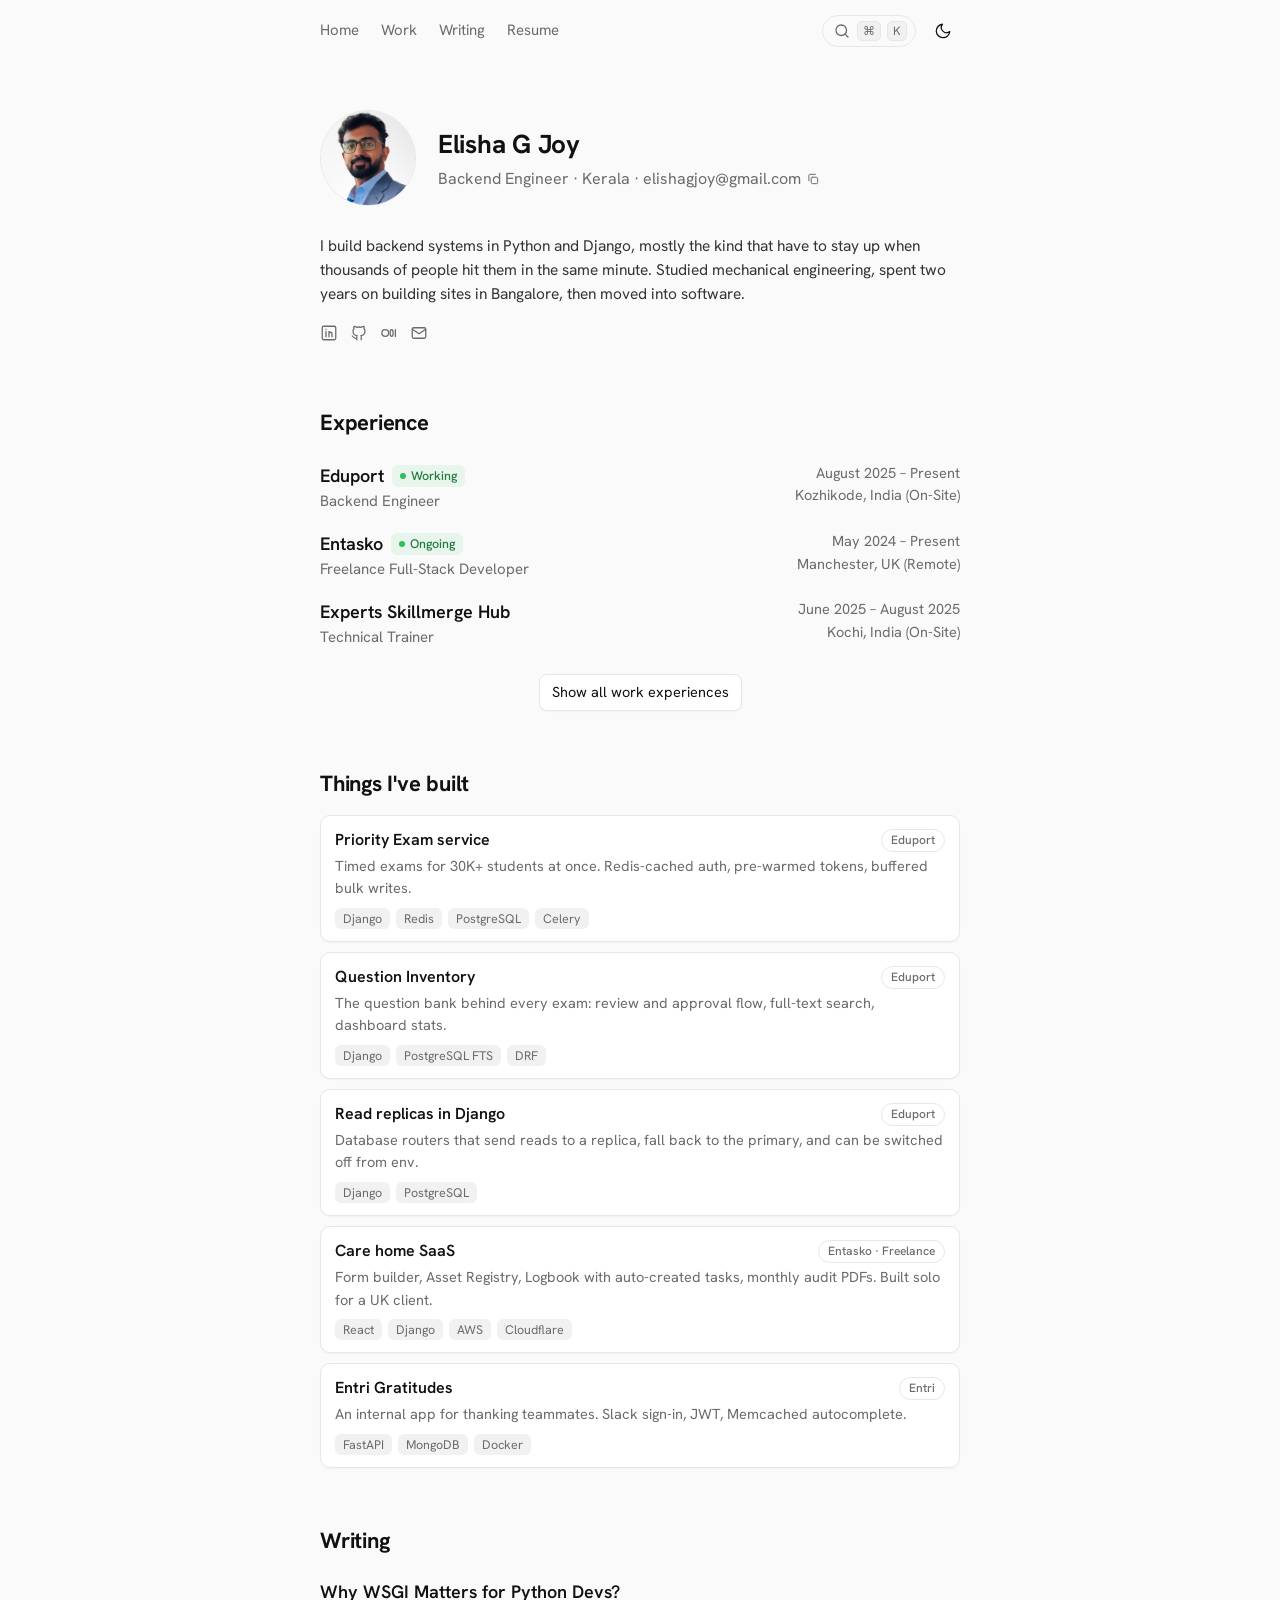
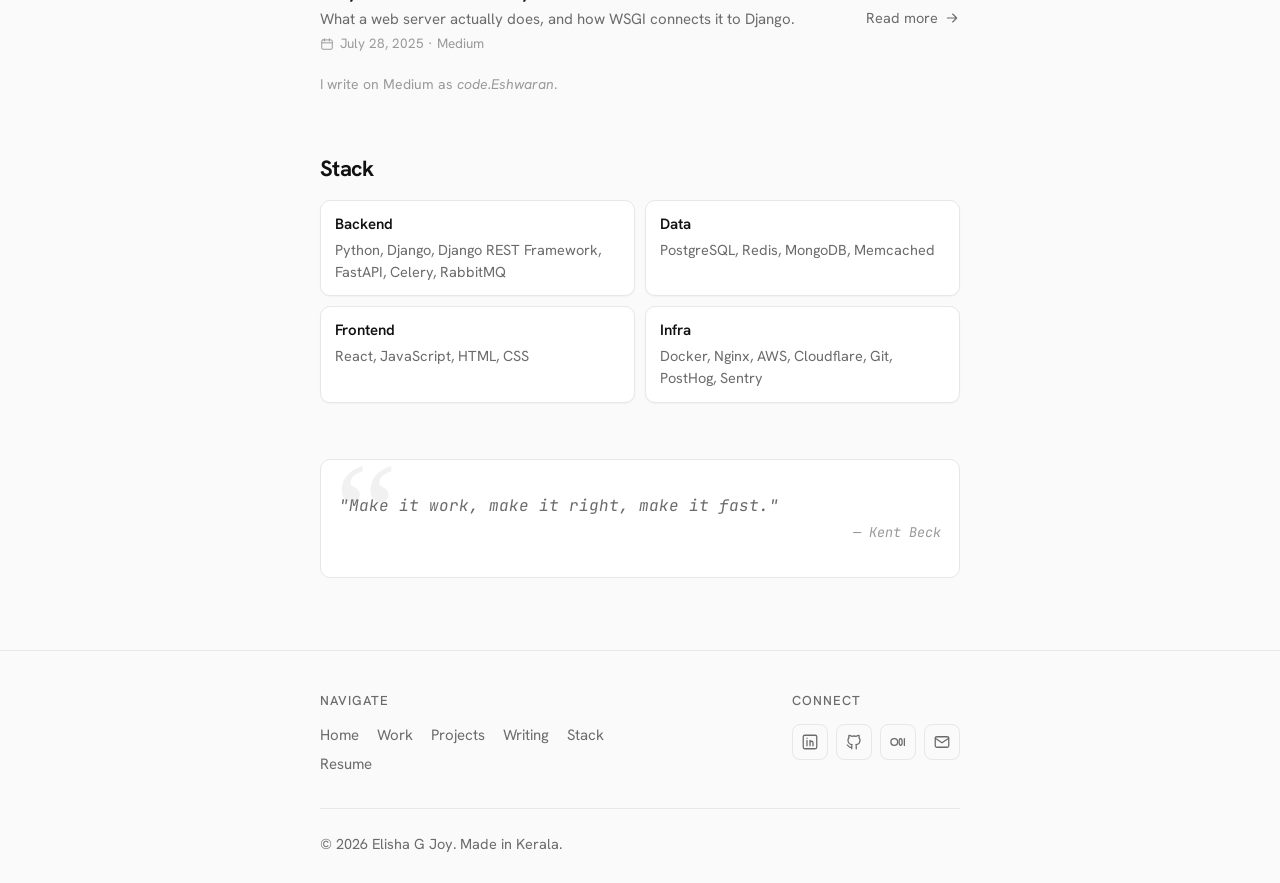
==== index.html @ 9c0321f3 "Portfolio site" ====
<!doctype html>
<html lang="en">
<head>
  <meta charset="utf-8">
  <meta name="viewport" content="width=device-width, initial-scale=1">
  <title>Elisha G Joy · Backend Engineer</title>
  <meta name="description" content="Backend engineer from Kerala. Python, Django, PostgreSQL, Redis. I build systems that stay up when a lot of people show up at once.">
  <meta property="og:title" content="Elisha G Joy · Backend Engineer">
  <meta property="og:description" content="Python, Django, PostgreSQL, Redis. Systems that stay up under load.">
  <meta property="og:type" content="website">
  <meta property="og:image" content="assets/photo.jpg">
  <meta name="twitter:card" content="summary">
  <link rel="icon" href="assets/favicon.svg" type="image/svg+xml">
  <link rel="preconnect" href="https://fonts.googleapis.com">
  <link rel="preconnect" href="https://fonts.gstatic.com" crossorigin>
  <link href="https://fonts.googleapis.com/css2?family=Hanken+Grotesk:wght@400;500;600;700&family=JetBrains+Mono:ital,wght@0,400;1,400&display=swap" rel="stylesheet">
  <link rel="stylesheet" href="styles.css">
  <script>
    // set theme before paint so there's no flash
    try {
      const t = localStorage.getItem('theme');
      if (t) document.documentElement.dataset.theme = t;
    } catch (e) {}
  </script>
</head>
<body>

<header class="nav">
  <div class="nav-inner">
    <nav class="links">
      <a href="#top">Home</a>
      <a href="#work">Work</a>
      <a href="#writing">Writing</a>
      <a href="resume.pdf" target="_blank" rel="noopener">Resume</a>
    </nav>
    <div class="actions">
      <button class="search" id="open-palette" aria-label="Search">
        <svg viewBox="0 0 24 24"><circle cx="11" cy="11" r="7"/><path d="m20 20-3.5-3.5"/></svg>
        <kbd>⌘</kbd><kbd>K</kbd>
      </button>
      <button class="icon-btn" id="theme-toggle" aria-label="Toggle dark mode">
        <svg class="moon" viewBox="0 0 24 24"><path d="M21 12.8A9 9 0 1 1 11.2 3a7 7 0 0 0 9.8 9.8z"/></svg>
        <svg class="sun" viewBox="0 0 24 24"><circle cx="12" cy="12" r="4"/><path d="M12 2v2M12 20v2M4.9 4.9l1.4 1.4M17.7 17.7l1.4 1.4M2 12h2M20 12h2M4.9 19.1l1.4-1.4M17.7 6.3l1.4-1.4"/></svg>
      </button>
    </div>
  </div>
</header>

<main id="top" class="container">

  <section class="hero">
    <img class="avatar" src="assets/photo.jpg" alt="Elisha G Joy" width="96" height="96">
    <div>
      <h1>Elisha G Joy</h1>
      <p class="sub">
        Backend Engineer · Kerala ·
        <button class="copy" id="copy-email" data-email="elishagjoy@gmail.com">
          elishagjoy@gmail.com
          <svg viewBox="0 0 24 24"><rect x="9" y="9" width="11" height="11" rx="2"/><path d="M5 15V6a2 2 0 0 1 2-2h9"/></svg>
        </button>
      </p>
    </div>
  </section>

  <p class="bio">
    I build backend systems in Python and Django, mostly the kind that have to stay up when thousands of people hit them in the same minute.
    Studied mechanical engineering, spent two years on building sites in Bangalore, then moved into software.
  </p>

  <div class="socials">
    <a href="https://www.linkedin.com/in/elisha-joy-1757861b7/" target="_blank" rel="noopener" aria-label="LinkedIn">
      <svg viewBox="0 0 24 24"><rect x="3" y="3" width="18" height="18" rx="2"/><path d="M8 10v7M8 7v.01M12 17v-4a2 2 0 0 1 4 0v4M12 10v7"/></svg>
    </a>
    <a href="https://github.com/elisha-joy22" target="_blank" rel="noopener" aria-label="GitHub">
      <svg viewBox="0 0 24 24"><path d="M9 19c-4.3 1.4-4.3-2.5-6-3m12 5v-3.5c0-1 .1-1.4-.5-2 2.8-.3 5.5-1.4 5.5-6a4.6 4.6 0 0 0-1.3-3.2 4.2 4.2 0 0 0-.1-3.2s-1.1-.3-3.5 1.3a12.3 12.3 0 0 0-6.2 0C6.5 2.8 5.4 3.1 5.4 3.1a4.2 4.2 0 0 0-.1 3.2A4.6 4.6 0 0 0 4 9.5c0 4.6 2.7 5.7 5.5 6-.6.6-.6 1.2-.5 2V21"/></svg>
    </a>
    <a href="https://medium.com/@elishagjoy98" target="_blank" rel="noopener" aria-label="Medium">
      <svg viewBox="0 0 24 24"><circle cx="7" cy="12" r="4.5"/><ellipse cx="15.5" cy="12" rx="2" ry="4.5"/><path d="M20.5 7.5v9"/></svg>
    </a>
    <a href="mailto:elishagjoy@gmail.com" aria-label="Email">
      <svg viewBox="0 0 24 24"><rect x="3" y="5" width="18" height="14" rx="2"/><path d="m3 7 9 6 9-6"/></svg>
    </a>
  </div>

  <section id="work">
    <h2>Experience</h2>

    <div class="xp">
      <details class="role">
        <summary>
          <div class="l"><span class="co">Eduport</span><span class="badge">Working</span><span class="title">Backend Engineer</span></div>
          <div class="r">August 2025 – Present<br>Kozhikode, India (On-Site)</div>
        </summary>
        <ul>
          <li>Built the Priority Exam service for timed exams with thousands of students (30K+) online at once. Auth tokens are cached in Redis and pre-warmed before each exam, so logins never touch PostgreSQL.</li>
          <li>Buffered answer submissions into bulk database writes, handled out-of-order cases like a submit arriving before its start record, and load-tested the flow before launch.</li>
          <li>Set up PostgreSQL read replicas with Django database routers, with fallback to the primary and kill switches set from the environment.</li>
          <li>Built the Question Inventory backend: review flow, filters, full-text search and dashboard stats. Made slow pages fast by removing N+1 queries and adding indexes.</li>
          <li>Moved the exam engine onto the new question bank: marking schemes, multi-answer MCQs, numeric answers, ranks.</li>
          <li>Mentor app, Razorpay autopay fixes, and server-side PostHog events sent through Celery.</li>
        </ul>
      </details>

      <details class="role">
        <summary>
          <div class="l"><span class="co">Entasko</span><span class="badge">Ongoing</span><span class="title">Freelance Full-Stack Developer</span></div>
          <div class="r">May 2024 – Present<br>Manchester, UK (Remote)</div>
        </summary>
        <ul>
          <li>Built a care home management SaaS end to end with React, Django and PostgreSQL on AWS (eu-west-2) behind Cloudflare. Now handle its maintenance and support.</li>
          <li>Form builder with default templates and custom fields, plus Asset Registry and Logbook modules where a form submission creates follow-up tasks automatically.</li>
          <li>Monthly PDF reports that care homes use for audits.</li>
        </ul>
      </details>

      <details class="role">
        <summary>
          <div class="l"><span class="co">Experts Skillmerge Hub</span><span class="title">Technical Trainer</span></div>
          <div class="r">June 2025 – August 2025<br>Kochi, India (On-Site)</div>
        </summary>
        <ul>
          <li>Taught Python, Django and machine learning at Jai Bharath College and guided student project teams.</li>
        </ul>
      </details>

      <div class="more" id="more-roles" hidden>
        <details class="role">
          <summary>
            <div class="l"><span class="co">Edex Foundations</span><span class="title">Technical Support &amp; Promotions</span></div>
            <div class="r">August 2024 – January 2025<br>Kochi, India (On-Site)</div>
          </summary>
          <ul>
            <li>Wrote Python scripts for data scraping, email outreach and lead tracking, replacing manual work for the sales team.</li>
          </ul>
        </details>

        <details class="role">
          <summary>
            <div class="l"><span class="co">Entri</span><span class="title">Product Engineer Intern</span></div>
            <div class="r">April 2023 – April 2024<br>Kochi, India (On-Site)</div>
          </summary>
          <ul>
            <li>Built internal tools used by Entri staff, in Django and FastAPI.</li>
            <li>Entri Gratitudes: a peer-appreciation app on FastAPI and MongoDB, with Slack sign-in and JWT, Memcached for email autocomplete, shipped in Docker.</li>
            <li>Entri Lunch: daily lunch polls, headcounts and check-in, with an admin panel to schedule polls.</li>
          </ul>
        </details>

        <details class="role">
          <summary>
            <div class="l"><span class="co">Trinity MEP Solutions</span><span class="title">MEP Engineer</span></div>
            <div class="r">2020 – 2022<br>Bangalore, India (On-Site)</div>
          </summary>
          <ul>
            <li>Read and checked mechanical, electrical and plumbing drawings, and sorted out on-site issues before they held up work.</li>
            <li>Daily inspections, quality checks, site reports, and testing and handover of MEP systems.</li>
            <li>Got the Best Employee award for July.</li>
          </ul>
        </details>
      </div>

      <button class="pill" id="toggle-roles">Show all work experiences</button>
    </div>
  </section>

  <section id="projects">
    <h2>Things I've built</h2>
    <div class="cards">
      <article class="card">
        <div class="card-head"><h3>Priority Exam service</h3><span class="where">Eduport</span></div>
        <p>Timed exams for 30K+ students at once. Redis-cached auth, pre-warmed tokens, buffered bulk writes.</p>
        <div class="tags"><span>Django</span><span>Redis</span><span>PostgreSQL</span><span>Celery</span></div>
      </article>
      <article class="card">
        <div class="card-head"><h3>Question Inventory</h3><span class="where">Eduport</span></div>
        <p>The question bank behind every exam: review and approval flow, full-text search, dashboard stats.</p>
        <div class="tags"><span>Django</span><span>PostgreSQL FTS</span><span>DRF</span></div>
      </article>
      <article class="card">
        <div class="card-head"><h3>Read replicas in Django</h3><span class="where">Eduport</span></div>
        <p>Database routers that send reads to a replica, fall back to the primary, and can be switched off from env.</p>
        <div class="tags"><span>Django</span><span>PostgreSQL</span></div>
      </article>
      <article class="card">
        <div class="card-head"><h3>Care home SaaS</h3><span class="where">Entasko · Freelance</span></div>
        <p>Form builder, Asset Registry, Logbook with auto-created tasks, monthly audit PDFs. Built solo for a UK client.</p>
        <div class="tags"><span>React</span><span>Django</span><span>AWS</span><span>Cloudflare</span></div>
      </article>
      <article class="card">
        <div class="card-head"><h3>Entri Gratitudes</h3><span class="where">Entri</span></div>
        <p>An internal app for thanking teammates. Slack sign-in, JWT, Memcached autocomplete.</p>
        <div class="tags"><span>FastAPI</span><span>MongoDB</span><span>Docker</span></div>
      </article>
    </div>
  </section>

  <section id="writing">
    <h2>Writing</h2>
    <a class="post" href="https://medium.com/@elishagjoy98/why-wsgi-matters-for-python-devs-6f268c8d4d8a" target="_blank" rel="noopener">
      <div>
        <h3>Why WSGI Matters for Python Devs?</h3>
        <p>What a web server actually does, and how WSGI connects it to Django.</p>
        <span class="date">
          <svg viewBox="0 0 24 24"><rect x="3" y="5" width="18" height="16" rx="2"/><path d="M3 10h18M8 3v4M16 3v4"/></svg>
          July 28, 2025 · Medium
        </span>
      </div>
      <span class="read">Read more <svg viewBox="0 0 24 24"><path d="M5 12h14M13 6l6 6-6 6"/></svg></span>
    </a>
    <p class="note">I write on Medium as <em>code.Eshwaran</em>.</p>
  </section>

  <section id="stack">
    <h2>Stack</h2>
    <div class="stack">
      <div><h4>Backend</h4><p>Python, Django, Django REST Framework, FastAPI, Celery, RabbitMQ</p></div>
      <div><h4>Data</h4><p>PostgreSQL, Redis, MongoDB, Memcached</p></div>
      <div><h4>Frontend</h4><p>React, JavaScript, HTML, CSS</p></div>
      <div><h4>Infra</h4><p>Docker, Nginx, AWS, Cloudflare, Git, PostHog, Sentry</p></div>
    </div>
  </section>

  <section>
    <blockquote class="quote">
      <span class="mark">“</span>
      <p>"Make it work, make it right, make it fast."</p>
      <cite>— Kent Beck</cite>
    </blockquote>
  </section>

</main>

<footer class="footer">
  <div class="container">
    <div class="foot-grid">
      <div>
        <h5>Navigate</h5>
        <div class="foot-links">
          <a href="#top">Home</a><a href="#work">Work</a><a href="#projects">Projects</a>
          <a href="#writing">Writing</a><a href="#stack">Stack</a><a href="resume.pdf" target="_blank" rel="noopener">Resume</a>
        </div>
      </div>
      <div>
        <h5>Connect</h5>
        <div class="foot-icons">
          <a href="https://www.linkedin.com/in/elisha-joy-1757861b7/" target="_blank" rel="noopener" aria-label="LinkedIn"><svg viewBox="0 0 24 24"><rect x="3" y="3" width="18" height="18" rx="2"/><path d="M8 10v7M8 7v.01M12 17v-4a2 2 0 0 1 4 0v4M12 10v7"/></svg></a>
          <a href="https://github.com/elisha-joy22" target="_blank" rel="noopener" aria-label="GitHub"><svg viewBox="0 0 24 24"><path d="M9 19c-4.3 1.4-4.3-2.5-6-3m12 5v-3.5c0-1 .1-1.4-.5-2 2.8-.3 5.5-1.4 5.5-6a4.6 4.6 0 0 0-1.3-3.2 4.2 4.2 0 0 0-.1-3.2s-1.1-.3-3.5 1.3a12.3 12.3 0 0 0-6.2 0C6.5 2.8 5.4 3.1 5.4 3.1a4.2 4.2 0 0 0-.1 3.2A4.6 4.6 0 0 0 4 9.5c0 4.6 2.7 5.7 5.5 6-.6.6-.6 1.2-.5 2V21"/></svg></a>
          <a href="https://medium.com/@elishagjoy98" target="_blank" rel="noopener" aria-label="Medium"><svg viewBox="0 0 24 24"><circle cx="7" cy="12" r="4.5"/><ellipse cx="15.5" cy="12" rx="2" ry="4.5"/><path d="M20.5 7.5v9"/></svg></a>
          <a href="mailto:elishagjoy@gmail.com" aria-label="Email"><svg viewBox="0 0 24 24"><rect x="3" y="5" width="18" height="14" rx="2"/><path d="m3 7 9 6 9-6"/></svg></a>
        </div>
      </div>
    </div>
    <p class="copyright">© <span id="year">2026</span> Elisha G Joy. Made in Kerala.</p>
  </div>
</footer>

<div class="palette" id="palette" hidden>
  <div class="palette-box" role="dialog" aria-label="Search">
    <input id="palette-input" type="text" placeholder="Type a command or search…" autocomplete="off">
    <ul id="palette-list"></ul>
  </div>
</div>

<div class="toast" id="toast" hidden>Email copied</div>

<script src="main.js"></script>
</body>
</html>
---- styles.css ----
:root {
  --bg: #fafafa;
  --fg: #111111;
  --muted: #6b6b6b;
  --faint: #9a9a9a;
  --line: #e7e7e7;
  --card: #ffffff;
  --chip: #f1f1f1;
  --badge-bg: #e8f5ec;
  --badge-fg: #1f7a3d;
  --badge-dot: #2fbf5b;
  --shadow: 0 1px 2px rgba(0, 0, 0, 0.04);
}

@media (prefers-color-scheme: dark) {
  :root:not([data-theme="light"]) {
    --bg: #0e0e0e;
    --fg: #ededed;
    --muted: #a0a0a0;
    --faint: #6f6f6f;
    --line: #232323;
    --card: #151515;
    --chip: #1d1d1d;
    --badge-bg: #12291b;
    --badge-fg: #6fdc93;
    --badge-dot: #3ddc6f;
    --shadow: none;
  }
}

:root[data-theme="dark"] {
  --bg: #0e0e0e;
  --fg: #ededed;
  --muted: #a0a0a0;
  --faint: #6f6f6f;
  --line: #232323;
  --card: #151515;
  --chip: #1d1d1d;
  --badge-bg: #12291b;
  --badge-fg: #6fdc93;
  --badge-dot: #3ddc6f;
  --shadow: none;
}

* { box-sizing: border-box; }
html { scroll-behavior: smooth; scroll-padding-top: 72px; }
body {
  margin: 0;
  background: var(--bg);
  color: var(--fg);
  font-family: "Hanken Grotesk", system-ui, -apple-system, sans-serif;
  font-size: 16px;
  line-height: 1.55;
  -webkit-font-smoothing: antialiased;
  transition: background 0.2s, color 0.2s;
}
a { color: inherit; text-decoration: none; }
svg { width: 18px; height: 18px; fill: none; stroke: currentColor; stroke-width: 1.7; stroke-linecap: round; stroke-linejoin: round; }
button { font: inherit; color: inherit; background: none; border: 0; cursor: pointer; padding: 0; }

.container { max-width: 672px; margin: 0 auto; padding: 0 16px; }

/* nav */
.nav { position: sticky; top: 0; z-index: 20; background: color-mix(in srgb, var(--bg) 85%, transparent); backdrop-filter: blur(8px); }
.nav-inner { max-width: 672px; margin: 0 auto; padding: 14px 16px; display: flex; align-items: center; justify-content: space-between; }
.links { display: flex; gap: 22px; }
.links a { color: var(--muted); font-size: 15px; }
.links a:hover { color: var(--fg); }
.actions { display: flex; align-items: center; gap: 10px; }
.search { display: flex; align-items: center; gap: 6px; padding: 5px 8px 5px 10px; border: 1px solid var(--line); border-radius: 999px; color: var(--muted); }
.search:hover { color: var(--fg); }
kbd { font-family: inherit; font-size: 12px; background: var(--chip); border: 1px solid var(--line); border-radius: 5px; padding: 0 5px; line-height: 18px; }
.icon-btn { width: 34px; height: 34px; display: grid; place-items: center; border-radius: 8px; color: var(--fg); }
.icon-btn:hover { background: var(--chip); }
.icon-btn .sun { display: none; }
:root[data-theme="dark"] .icon-btn .sun { display: block; }
:root[data-theme="dark"] .icon-btn .moon { display: none; }
@media (prefers-color-scheme: dark) {
  :root:not([data-theme="light"]) .icon-btn .sun { display: block; }
  :root:not([data-theme="light"]) .icon-btn .moon { display: none; }
}

/* hero */
.hero { display: flex; align-items: center; gap: 22px; margin-top: 48px; }
.avatar { width: 96px; height: 96px; border-radius: 50%; object-fit: cover; object-position: center 25%; border: 1px solid var(--line); flex: none; }
.hero h1 { font-size: 26px; font-weight: 700; margin: 0; letter-spacing: -0.01em; }
.sub { margin: 2px 0 0; color: var(--muted); font-size: 16px; display: flex; flex-wrap: wrap; align-items: center; gap: 4px; }
.copy { display: inline-flex; align-items: center; gap: 5px; color: var(--muted); }
.copy:hover { color: var(--fg); }
.copy svg { width: 14px; height: 14px; }
.bio { margin: 28px 0 0; color: var(--fg); font-size: 15.5px; opacity: 0.85; }
.socials { display: flex; gap: 12px; margin-top: 18px; color: var(--muted); }
.socials a:hover { color: var(--fg); }

/* sections */
section { margin-top: 56px; }
h2 { font-size: 22px; font-weight: 700; margin: 0 0 14px; letter-spacing: -0.01em; }

/* experience */
.role { border-bottom: 1px solid transparent; }
.role summary { list-style: none; cursor: pointer; display: flex; justify-content: space-between; gap: 16px; padding: 8px 0; }
.role summary::-webkit-details-marker { display: none; }
.role .l { display: flex; flex-wrap: wrap; align-items: center; column-gap: 8px; }
.role .co { font-size: 18px; font-weight: 600; }
.role .title { flex-basis: 100%; color: var(--muted); font-size: 15px; }
.role .r { text-align: right; color: var(--muted); font-size: 14.5px; white-space: nowrap; }
.role[open] summary .co { text-decoration: underline; text-underline-offset: 4px; text-decoration-color: var(--line); }
.role ul { margin: 4px 0 14px; padding-left: 18px; color: var(--muted); font-size: 15px; }
.role li { margin: 4px 0; }
.badge { display: inline-flex; align-items: center; gap: 5px; font-size: 12.5px; font-weight: 500; background: var(--badge-bg); color: var(--badge-fg); padding: 1px 8px; border-radius: 6px; }
.badge::before { content: ""; width: 6px; height: 6px; border-radius: 50%; background: var(--badge-dot); }
.pill { display: block; margin: 16px auto 0; border: 1px solid var(--line); border-radius: 8px; padding: 6px 12px; font-size: 14.5px; background: var(--card); box-shadow: var(--shadow); }
.pill:hover { border-color: var(--faint); }

/* project cards */
.cards { display: grid; gap: 10px; }
.card { background: var(--card); border: 1px solid var(--line); border-radius: 10px; padding: 12px 14px; box-shadow: var(--shadow); transition: border-color 0.15s; }
.card:hover { border-color: var(--faint); }
.card h3 { margin: 0; font-size: 16px; font-weight: 600; }
.card-head { display: flex; align-items: center; justify-content: space-between; gap: 10px; }
.where { flex: none; font-size: 12px; font-weight: 500; color: var(--muted); border: 1px solid var(--line); border-radius: 999px; padding: 1px 9px; white-space: nowrap; }
.card p { margin: 2px 0 8px; color: var(--muted); font-size: 14.5px; }
.tags { display: flex; flex-wrap: wrap; gap: 6px; }
.tags span { font-size: 12.5px; background: var(--chip); color: var(--muted); padding: 1px 8px; border-radius: 6px; }

/* writing */
.post { display: flex; justify-content: space-between; align-items: center; gap: 16px; padding: 6px 0; }
.post h3 { margin: 0; font-size: 18px; font-weight: 600; }
.post p { margin: 2px 0; color: var(--muted); font-size: 15px; }
.post .date { display: inline-flex; align-items: center; gap: 6px; color: var(--faint); font-size: 13.5px; }
.post .date svg { width: 14px; height: 14px; }
.read { display: inline-flex; align-items: center; gap: 6px; color: var(--muted); font-size: 14.5px; white-space: nowrap; }
.post:hover .read { color: var(--fg); }
.read svg { width: 16px; height: 16px; transition: transform 0.15s; }
.post:hover .read svg { transform: translateX(3px); }
.note { color: var(--faint); font-size: 14px; margin: 10px 0 0; }

/* stack */
.stack { display: grid; grid-template-columns: 1fr 1fr; gap: 10px; }
.stack div { background: var(--card); border: 1px solid var(--line); border-radius: 10px; padding: 12px 14px; box-shadow: var(--shadow); }
.stack h4 { margin: 0; font-size: 15px; font-weight: 600; }
.stack p { margin: 2px 0 0; color: var(--muted); font-size: 14.5px; }

/* quote */
.quote { position: relative; margin: 0; border: 1px solid var(--line); border-radius: 10px; padding: 34px 18px; background: var(--card); overflow: hidden; font-family: "JetBrains Mono", ui-monospace, monospace; }
.quote .mark { position: absolute; left: 14px; top: -18px; font-size: 140px; color: var(--chip); font-family: Georgia, serif; line-height: 1; }
.quote p { position: relative; margin: 0; font-style: italic; font-size: 16px; color: var(--muted); }
.quote cite { position: relative; display: block; text-align: right; color: var(--faint); font-size: 13.5px; margin-top: 4px; }

/* footer */
.footer { margin-top: 72px; border-top: 1px solid var(--line); padding: 40px 0 28px; }
.foot-grid { display: flex; justify-content: space-between; gap: 32px; flex-wrap: wrap; }
.footer h5 { margin: 0 0 12px; font-size: 13px; font-weight: 500; letter-spacing: 0.08em; text-transform: uppercase; color: var(--muted); }
.foot-links { display: flex; flex-wrap: wrap; gap: 6px 18px; max-width: 320px; }
.foot-links a { color: var(--muted); font-size: 15px; }
.foot-links a:hover { color: var(--fg); }
.foot-icons { display: flex; gap: 8px; }
.foot-icons a { width: 36px; height: 36px; display: grid; place-items: center; border: 1px solid var(--line); border-radius: 8px; color: var(--muted); }
.foot-icons a:hover { color: var(--fg); border-color: var(--faint); }
.copyright { margin: 32px 0 0; padding-top: 24px; border-top: 1px solid var(--line); color: var(--muted); font-size: 14.5px; }

/* palette */
.palette { position: fixed; inset: 0; z-index: 50; background: rgba(0, 0, 0, 0.35); display: flex; justify-content: center; align-items: flex-start; padding: 14vh 16px 0; }
.palette[hidden] { display: none; }
.palette-box { width: 100%; max-width: 520px; background: var(--card); border: 1px solid var(--line); border-radius: 12px; overflow: hidden; box-shadow: 0 20px 60px rgba(0, 0, 0, 0.25); }
.palette-box input { width: 100%; border: 0; border-bottom: 1px solid var(--line); background: transparent; color: var(--fg); font: inherit; padding: 14px 16px; outline: none; }
.palette-box ul { list-style: none; margin: 0; padding: 6px; max-height: 320px; overflow: auto; }
.palette-box li { padding: 9px 10px; border-radius: 8px; cursor: pointer; display: flex; justify-content: space-between; color: var(--fg); }
.palette-box li small { color: var(--faint); }
.palette-box li.active, .palette-box li:hover { background: var(--chip); }

.toast { position: fixed; bottom: 24px; left: 50%; transform: translateX(-50%); background: var(--fg); color: var(--bg); padding: 8px 14px; border-radius: 8px; font-size: 14px; z-index: 60; }
.toast[hidden] { display: none; }

@media (max-width: 560px) {
  .links { gap: 14px; }
  .search kbd { display: none; }
  .hero { margin-top: 32px; gap: 16px; }
  .avatar { width: 72px; height: 72px; }
  .hero h1 { font-size: 22px; }
  .role summary { flex-direction: column; gap: 2px; }
  .role .r { text-align: left; white-space: normal; }
  .stack { grid-template-columns: 1fr; }
  .post { flex-direction: column; align-items: flex-start; }
}
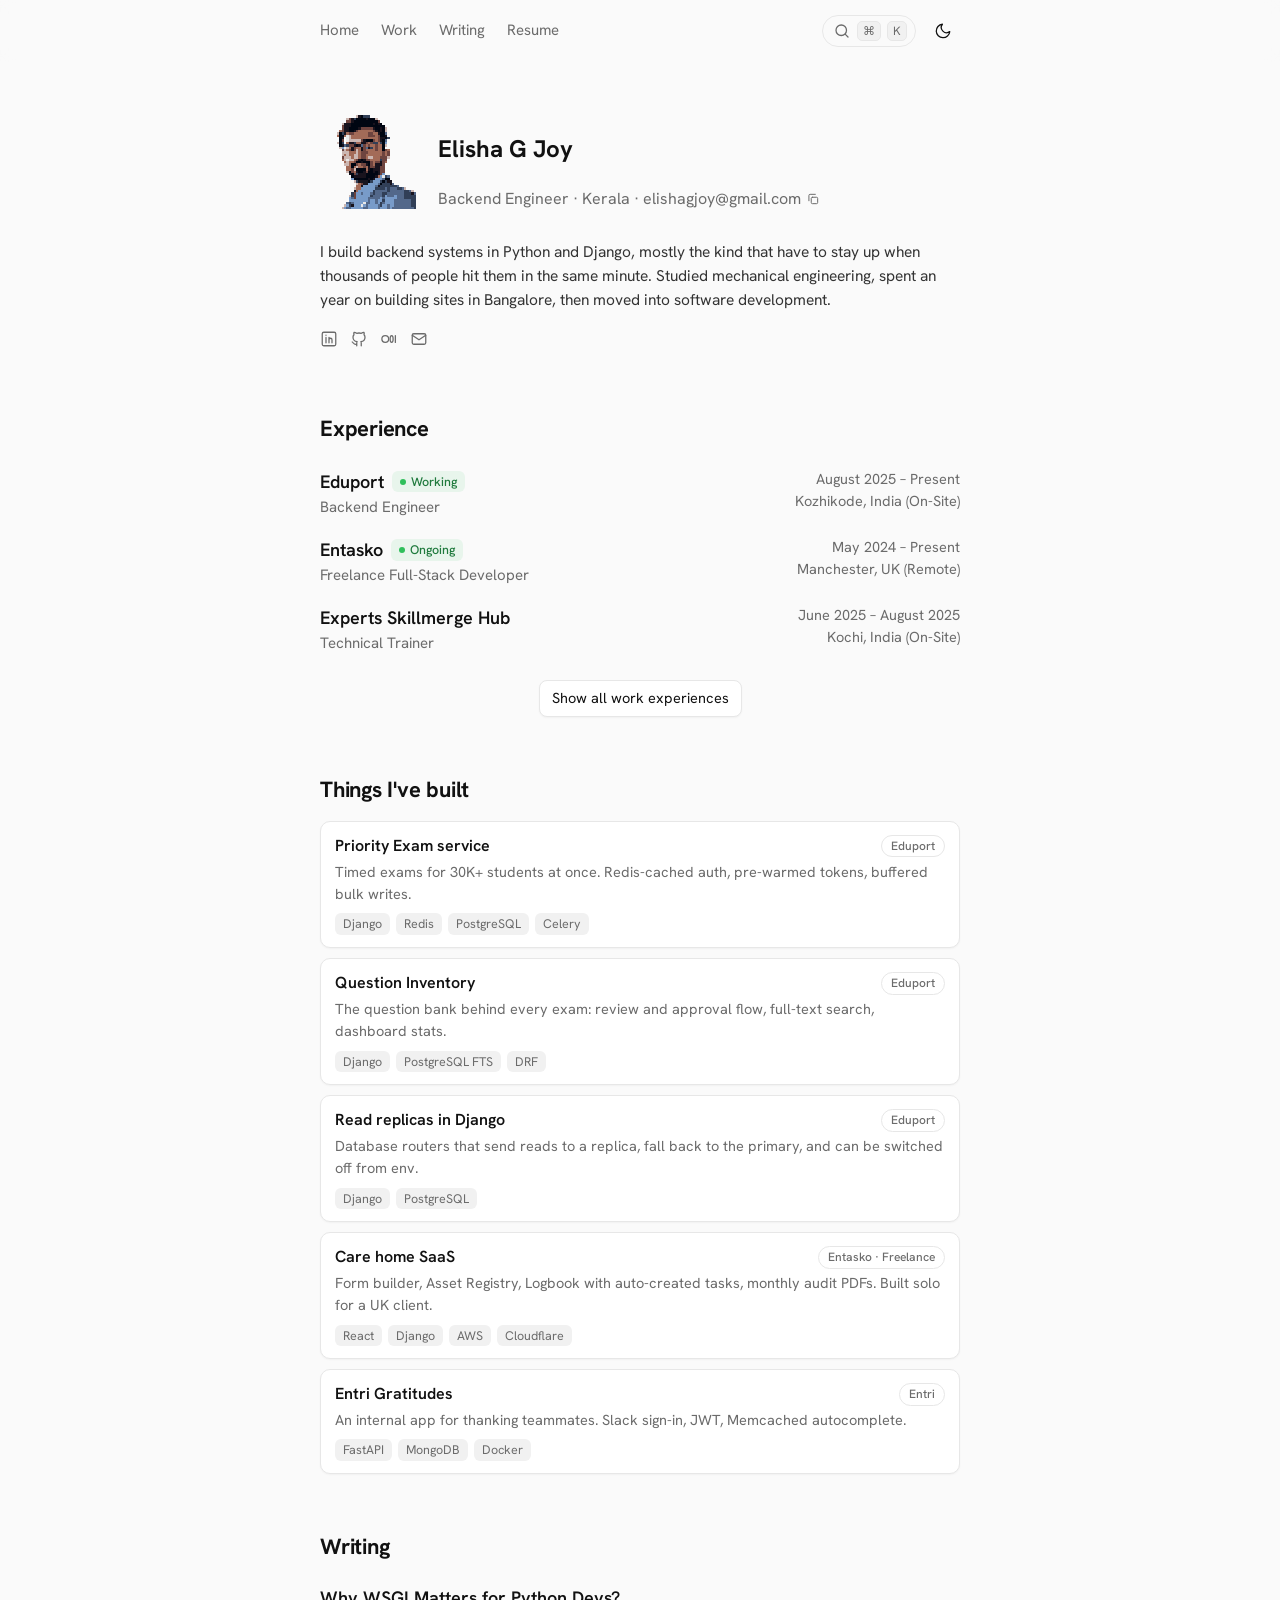
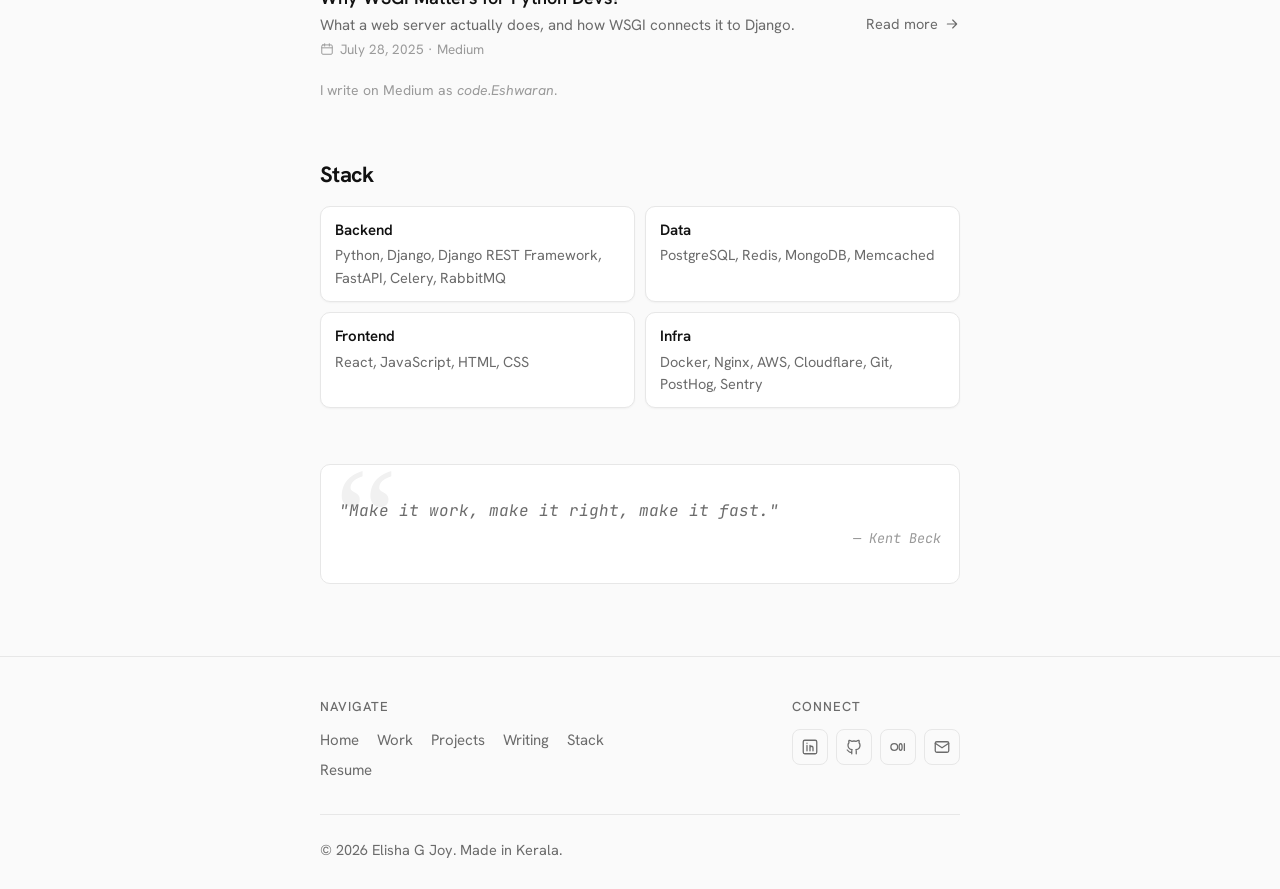
==== commit 8626fb9f: "Remove duck follower" ====
--- a/index.html
+++ b/index.html
@@ -49,7 +49,8 @@
 <main id="top" class="container">
 
   <section class="hero">
-    <img class="avatar" src="assets/photo.jpg" alt="Elisha G Joy" width="96" height="96">
+    <canvas class="avatar pixel" id="avatar" width="400" height="400" role="img" aria-label="Elisha G Joy, pixel art"></canvas>
+    <noscript><img class="avatar pixel" src="assets/avatar-pixel.png" alt="Elisha G Joy, pixel art" width="96" height="96"></noscript>
     <div>
       <h1>Elisha G Joy</h1>
       <p class="sub">
@@ -64,7 +65,7 @@
 
   <p class="bio">
     I build backend systems in Python and Django, mostly the kind that have to stay up when thousands of people hit them in the same minute.
-    Studied mechanical engineering, spent two years on building sites in Bangalore, then moved into software.
+    Studied mechanical engineering, spent an year on building sites in Bangalore, then moved into software development.
   </p>
 
   <div class="socials">
@@ -263,6 +264,8 @@
 
 <div class="toast" id="toast" hidden>Email copied</div>
 
+<script src="assets/avatar-data.js"></script>
+<script src="pixel.js"></script>
 <script src="main.js"></script>
 </body>
 </html>
--- a/styles.css
+++ b/styles.css
@@ -83,6 +83,14 @@
 /* hero */
 .hero { display: flex; align-items: center; gap: 22px; margin-top: 48px; }
 .avatar { width: 96px; height: 96px; border-radius: 50%; object-fit: cover; object-position: center 25%; border: 1px solid var(--line); flex: none; }
+.avatar.pixel { border-radius: 0; border: 0; object-fit: contain; image-rendering: pixelated; }
+canvas.avatar { width: 96px; height: 96px; cursor: pointer; }
+/* idle bob: one pixel-cell (96/40 = 2.4px), stepped so it stays pixel-y */
+@keyframes bob { 0%, 100% { transform: translateY(0); } 50% { transform: translateY(-2.4px); } }
+canvas.avatar.alive { animation: bob 1.6s steps(1, end) infinite; }
+@media (prefers-reduced-motion: reduce) { canvas.avatar.alive { animation: none; } }
+
+}
 .hero h1 { font-size: 26px; font-weight: 700; margin: 0; letter-spacing: -0.01em; }
 .sub { margin: 2px 0 0; color: var(--muted); font-size: 16px; display: flex; flex-wrap: wrap; align-items: center; gap: 4px; }
 .copy { display: inline-flex; align-items: center; gap: 5px; color: var(--muted); }
